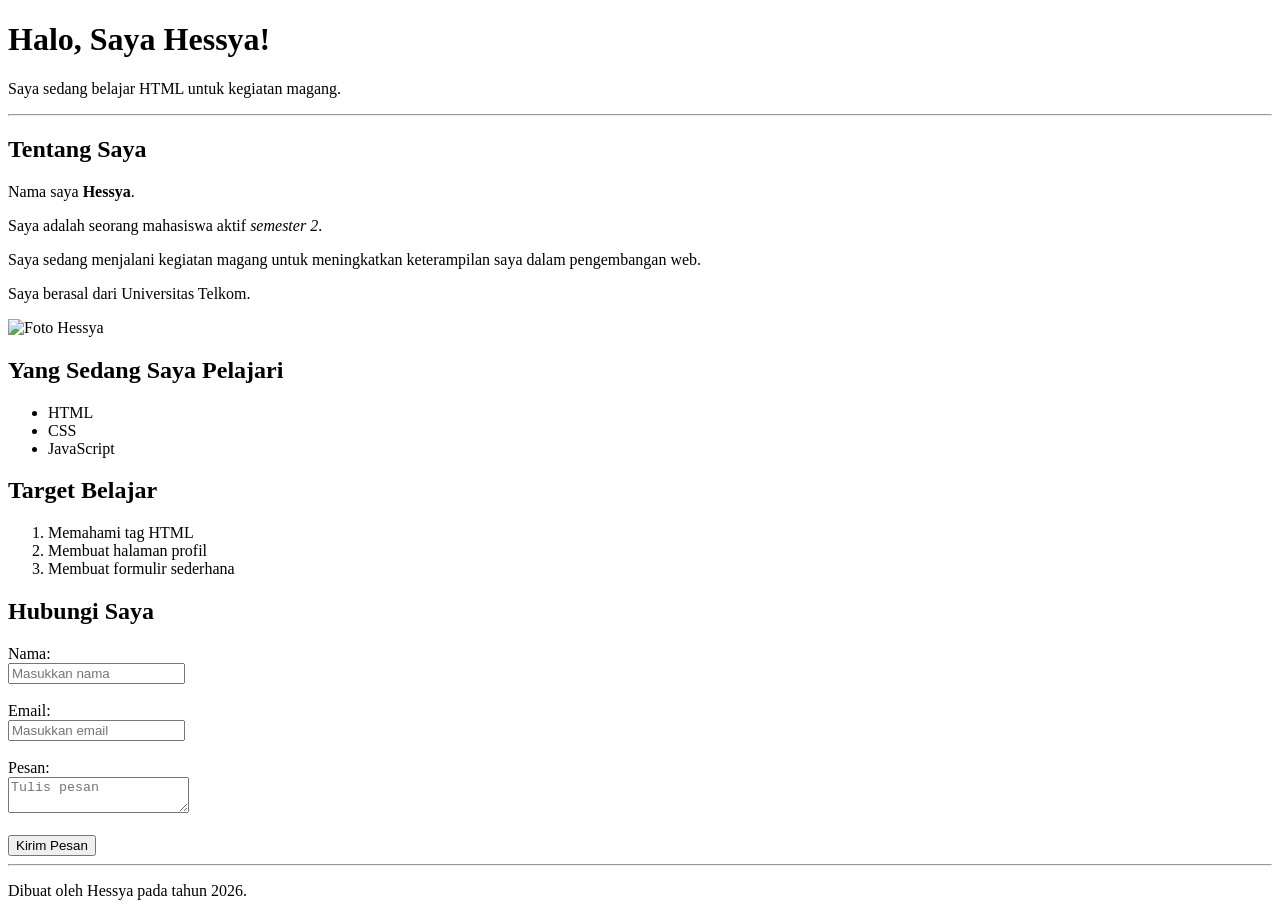
==== index.html @ 54e6fbc8 "Rename b1.html to index.html" ====
<!DOCTYPE html>
<html lang="id">

<head>
    <meta charset="UTF-8">
    <title>Profil Hessya</title>
</head>

<body>

    <header>
        <h1>Halo, Saya Hessya!</h1>
        <p>Saya sedang belajar HTML untuk kegiatan magang.</p>
    </header>

    <hr>

    <main>

        <section>
            <h2>Tentang Saya</h2>

            <p>Nama saya <strong>Hessya</strong>.</p>

            <p>
                Saya adalah seorang mahasiswa aktif
                <em>semester 2</em>.
            </p>

            <p>
                Saya sedang menjalani kegiatan magang untuk meningkatkan
                keterampilan saya dalam pengembangan web.
            </p>

            <p>Saya berasal dari Universitas Telkom.</p>

            <img
                src="https://encrypted-tbn0.gstatic.com/images?q=tbn:ANd9GcQlq3E9vJa4APhiot77Fqob44fYx0Qkh5rizyKOziVnBg&s=10"
                alt="Foto Hessya"
                width="300"
            >
        </section>

        <section>
            <h2>Yang Sedang Saya Pelajari</h2>

            <ul>
                <li>HTML</li>
                <li>CSS</li>
                <li>JavaScript</li>
            </ul>
        </section>

        <section>
            <h2>Target Belajar</h2>

            <ol>
                <li>Memahami tag HTML</li>
                <li>Membuat halaman profil</li>
                <li>Membuat formulir sederhana</li>
            </ol>
        </section>

        <section>
            <h2>Hubungi Saya</h2>

            <form>
                <label for="nama">Nama:</label>
                <br>
                <input
                    type="text"
                    id="nama"
                    name="nama"
                    placeholder="Masukkan nama"
                >

                <br><br>

                <label for="email">Email:</label>
                <br>
                <input
                    type="email"
                    id="email"
                    name="email"
                    placeholder="Masukkan email"
                >

                <br><br>

                <label for="pesan">Pesan:</label>
                <br>
                <textarea
                    id="pesan"
                    name="pesan"
                    placeholder="Tulis pesan"
                ></textarea>

                <br><br>

                <button type="submit">Kirim Pesan</button>
            </form>
        </section>

    </main>

    <hr>

    <footer>
        <p>Dibuat oleh Hessya pada tahun 2026.</p>
    </footer>

</body>

</html>
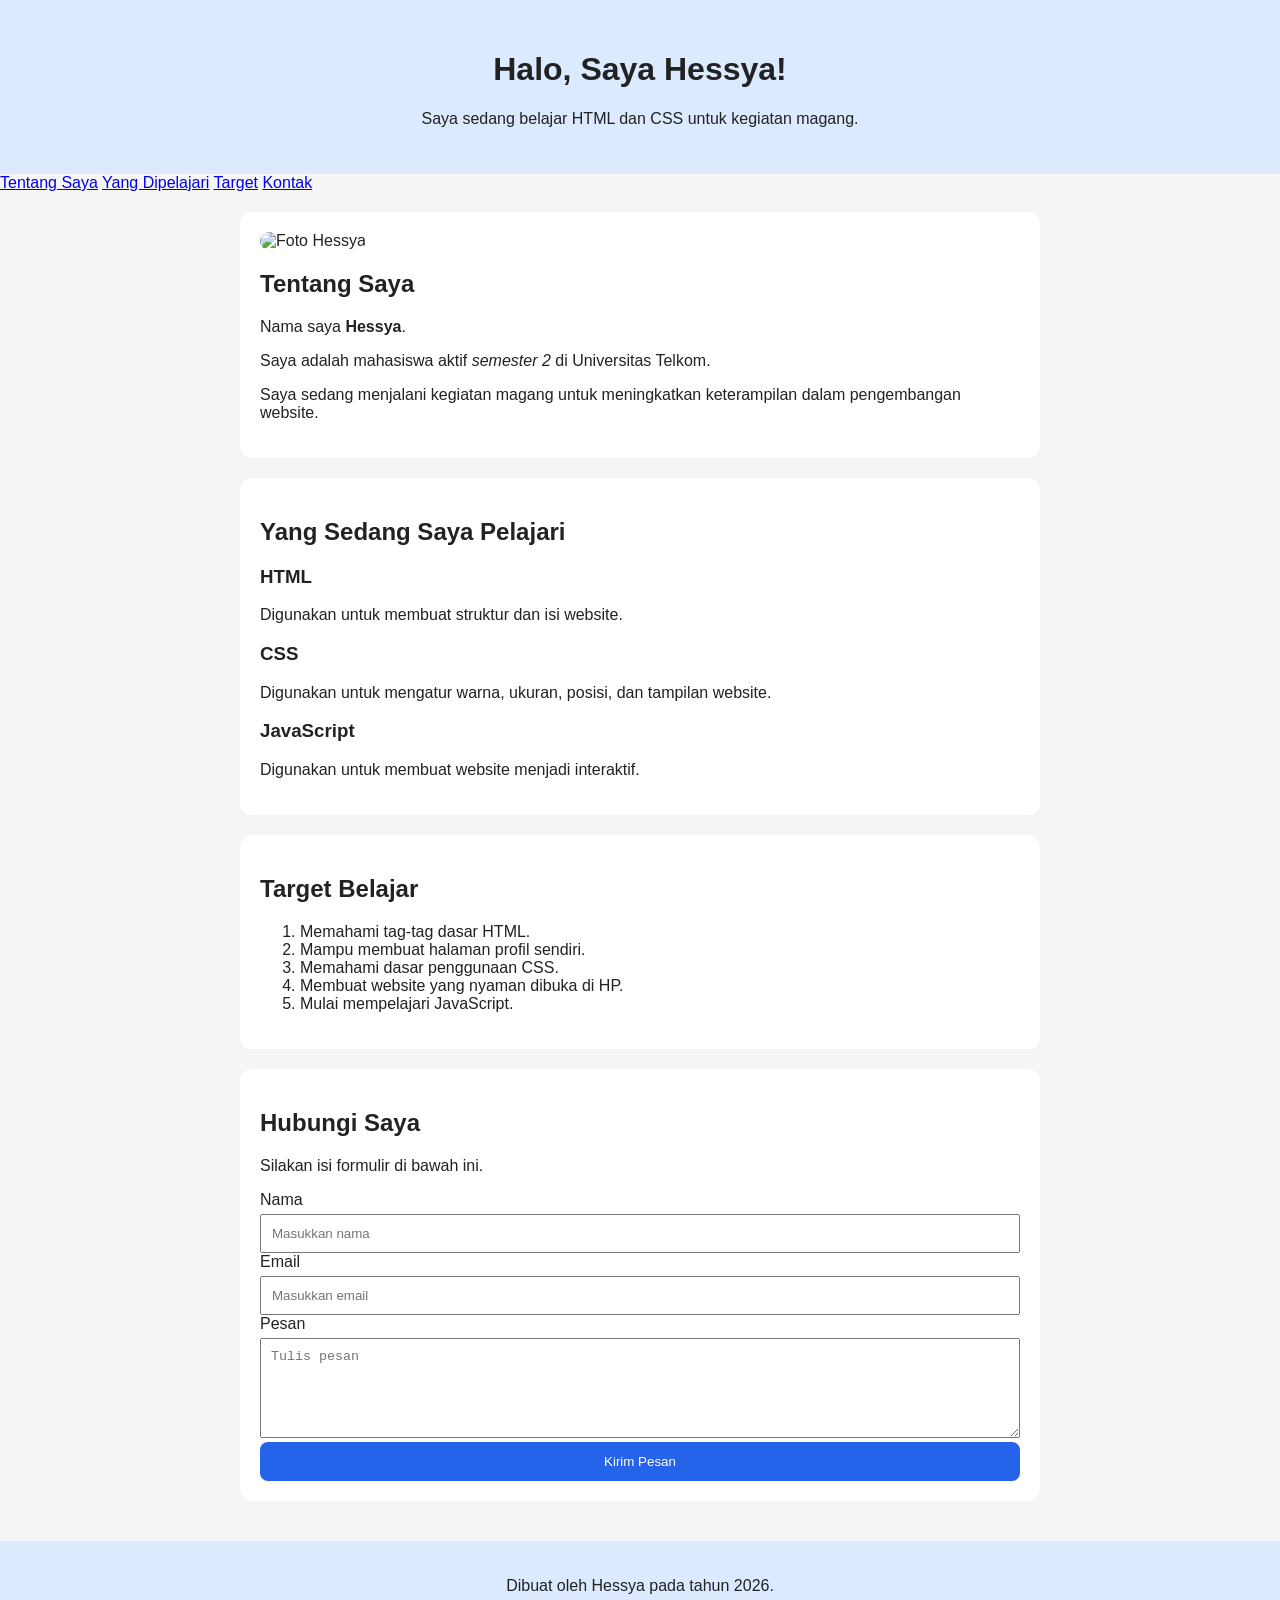
==== commit 949c9a02: "Update index.html" ====
--- a/index.html
+++ b/index.html
@@ -3,110 +3,174 @@
 
 <head>
     <meta charset="UTF-8">
+
+    <meta
+        name="viewport"
+        content="width=device-width, initial-scale=1.0"
+    >
+
     <title>Profil Hessya</title>
+
+    <!-- Menghubungkan HTML dengan CSS -->
+    <link rel="stylesheet" href="style.css">
 </head>
 
 <body>
 
-    <header>
-        <h1>Halo, Saya Hessya!</h1>
-        <p>Saya sedang belajar HTML untuk kegiatan magang.</p>
+    <!-- Bagian paling atas website -->
+    <header class="header">
+        <div class="container">
+            <h1>Halo, Saya Hessya!</h1>
+
+            <p>
+                Saya sedang belajar HTML dan CSS untuk kegiatan magang.
+            </p>
+        </div>
     </header>
 
-    <hr>
+    <!-- Menu navigasi -->
+    <nav class="navbar">
+        <div class="container nav-menu">
+            <a href="#tentang">Tentang Saya</a>
+            <a href="#pelajaran">Yang Dipelajari</a>
+            <a href="#target">Target</a>
+            <a href="#kontak">Kontak</a>
+        </div>
+    </nav>
 
-    <main>
+    <!-- Isi utama website -->
+    <main class="container">
 
-        <section>
-            <h2>Tentang Saya</h2>
+        <!-- Bagian tentang saya -->
+        <section id="tentang" class="card profil">
+            <img
+                src="gambar/foto-saya.jpg"
+                alt="Foto Hessya"
+                class="foto-profil"
+            >
 
-            <p>Nama saya <strong>Hessya</strong>.</p>
+            <div class="profil-teks">
+                <h2>Tentang Saya</h2>
 
-            <p>
-                Saya adalah seorang mahasiswa aktif
-                <em>semester 2</em>.
-            </p>
+                <p>
+                    Nama saya <strong>Hessya</strong>.
+                </p>
 
-            <p>
-                Saya sedang menjalani kegiatan magang untuk meningkatkan
-                keterampilan saya dalam pengembangan web.
-            </p>
+                <p>
+                    Saya adalah mahasiswa aktif
+                    <em>semester 2</em> di Universitas Telkom.
+                </p>
 
-            <p>Saya berasal dari Universitas Telkom.</p>
-
-            <img
-                src="https://encrypted-tbn0.gstatic.com/images?q=tbn:ANd9GcQlq3E9vJa4APhiot77Fqob44fYx0Qkh5rizyKOziVnBg&s=10"
-                alt="Foto Hessya"
-                width="300"
-            >
+                <p>
+                    Saya sedang menjalani kegiatan magang untuk
+                    meningkatkan keterampilan dalam pengembangan website.
+                </p>
+            </div>
         </section>
 
-        <section>
+        <!-- Bagian yang sedang dipelajari -->
+        <section id="pelajaran" class="card">
             <h2>Yang Sedang Saya Pelajari</h2>
 
-            <ul>
-                <li>HTML</li>
-                <li>CSS</li>
-                <li>JavaScript</li>
-            </ul>
+            <div class="daftar-kartu">
+
+                <div class="kartu-kecil">
+                    <h3>HTML</h3>
+                    <p>
+                        Digunakan untuk membuat struktur dan isi website.
+                    </p>
+                </div>
+
+                <div class="kartu-kecil">
+                    <h3>CSS</h3>
+                    <p>
+                        Digunakan untuk mengatur warna, ukuran,
+                        posisi, dan tampilan website.
+                    </p>
+                </div>
+
+                <div class="kartu-kecil">
+                    <h3>JavaScript</h3>
+                    <p>
+                        Digunakan untuk membuat website menjadi interaktif.
+                    </p>
+                </div>
+
+            </div>
         </section>
 
-        <section>
+        <!-- Bagian target belajar -->
+        <section id="target" class="card">
             <h2>Target Belajar</h2>
 
-            <ol>
-                <li>Memahami tag HTML</li>
-                <li>Membuat halaman profil</li>
-                <li>Membuat formulir sederhana</li>
+            <ol class="target-list">
+                <li>Memahami tag-tag dasar HTML.</li>
+                <li>Mampu membuat halaman profil sendiri.</li>
+                <li>Memahami dasar penggunaan CSS.</li>
+                <li>Membuat website yang nyaman dibuka di HP.</li>
+                <li>Mulai mempelajari JavaScript.</li>
             </ol>
         </section>
 
-        <section>
+        <!-- Bagian formulir kontak -->
+        <section id="kontak" class="card">
             <h2>Hubungi Saya</h2>
 
-            <form>
-                <label for="nama">Nama:</label>
-                <br>
-                <input
-                    type="text"
-                    id="nama"
-                    name="nama"
-                    placeholder="Masukkan nama"
-                >
+            <p class="teks-keterangan">
+                Silakan isi formulir di bawah ini.
+            </p>
 
-                <br><br>
+            <form class="form-kontak">
 
-                <label for="email">Email:</label>
-                <br>
-                <input
-                    type="email"
-                    id="email"
-                    name="email"
-                    placeholder="Masukkan email"
-                >
+                <div class="form-group">
+                    <label for="nama">Nama</label>
 
-                <br><br>
+                    <input
+                        type="text"
+                        id="nama"
+                        name="nama"
+                        placeholder="Masukkan nama"
+                        required
+                    >
+                </div>
 
-                <label for="pesan">Pesan:</label>
-                <br>
-                <textarea
-                    id="pesan"
-                    name="pesan"
-                    placeholder="Tulis pesan"
-                ></textarea>
+                <div class="form-group">
+                    <label for="email">Email</label>
 
-                <br><br>
+                    <input
+                        type="email"
+                        id="email"
+                        name="email"
+                        placeholder="Masukkan email"
+                        required
+                    >
+                </div>
 
-                <button type="submit">Kirim Pesan</button>
+                <div class="form-group">
+                    <label for="pesan">Pesan</label>
+
+                    <textarea
+                        id="pesan"
+                        name="pesan"
+                        placeholder="Tulis pesan"
+                        required
+                    ></textarea>
+                </div>
+
+                <button type="submit">
+                    Kirim Pesan
+                </button>
+
             </form>
         </section>
 
     </main>
 
-    <hr>
-
-    <footer>
-        <p>Dibuat oleh Hessya pada tahun 2026.</p>
+    <!-- Bagian paling bawah website -->
+    <footer class="footer">
+        <p>
+            Dibuat oleh Hessya pada tahun 2026.
+        </p>
     </footer>
 
 </body>
--- a/style.css
+++ b/style.css
@@ -0,0 +1,63 @@
+body {
+    font-family: Arial, sans-serif;
+    margin: 0;
+    background-color: #f5f5f5;
+    color: #222222;
+}
+
+header {
+    background-color: #dbeafe;
+    text-align: center;
+    padding: 30px;
+}
+
+main {
+    max-width: 800px;
+    margin: auto;
+    padding: 20px;
+}
+
+section {
+    background-color: white;
+    padding: 20px;
+    margin-bottom: 20px;
+    border-radius: 12px;
+}
+
+img {
+    max-width: 100%;
+    height: auto;
+    border-radius: 12px;
+}
+
+input,
+textarea {
+    width: 100%;
+    padding: 10px;
+    margin-top: 5px;
+    box-sizing: border-box;
+}
+
+textarea {
+    min-height: 100px;
+}
+
+button {
+    width: 100%;
+    padding: 12px;
+    background-color: #2563eb;
+    color: white;
+    border: none;
+    border-radius: 8px;
+    cursor: pointer;
+}
+
+button:hover {
+    background-color: #1d4ed8;
+}
+
+footer {
+    background-color: #dbeafe;
+    text-align: center;
+    padding: 20px;
+}
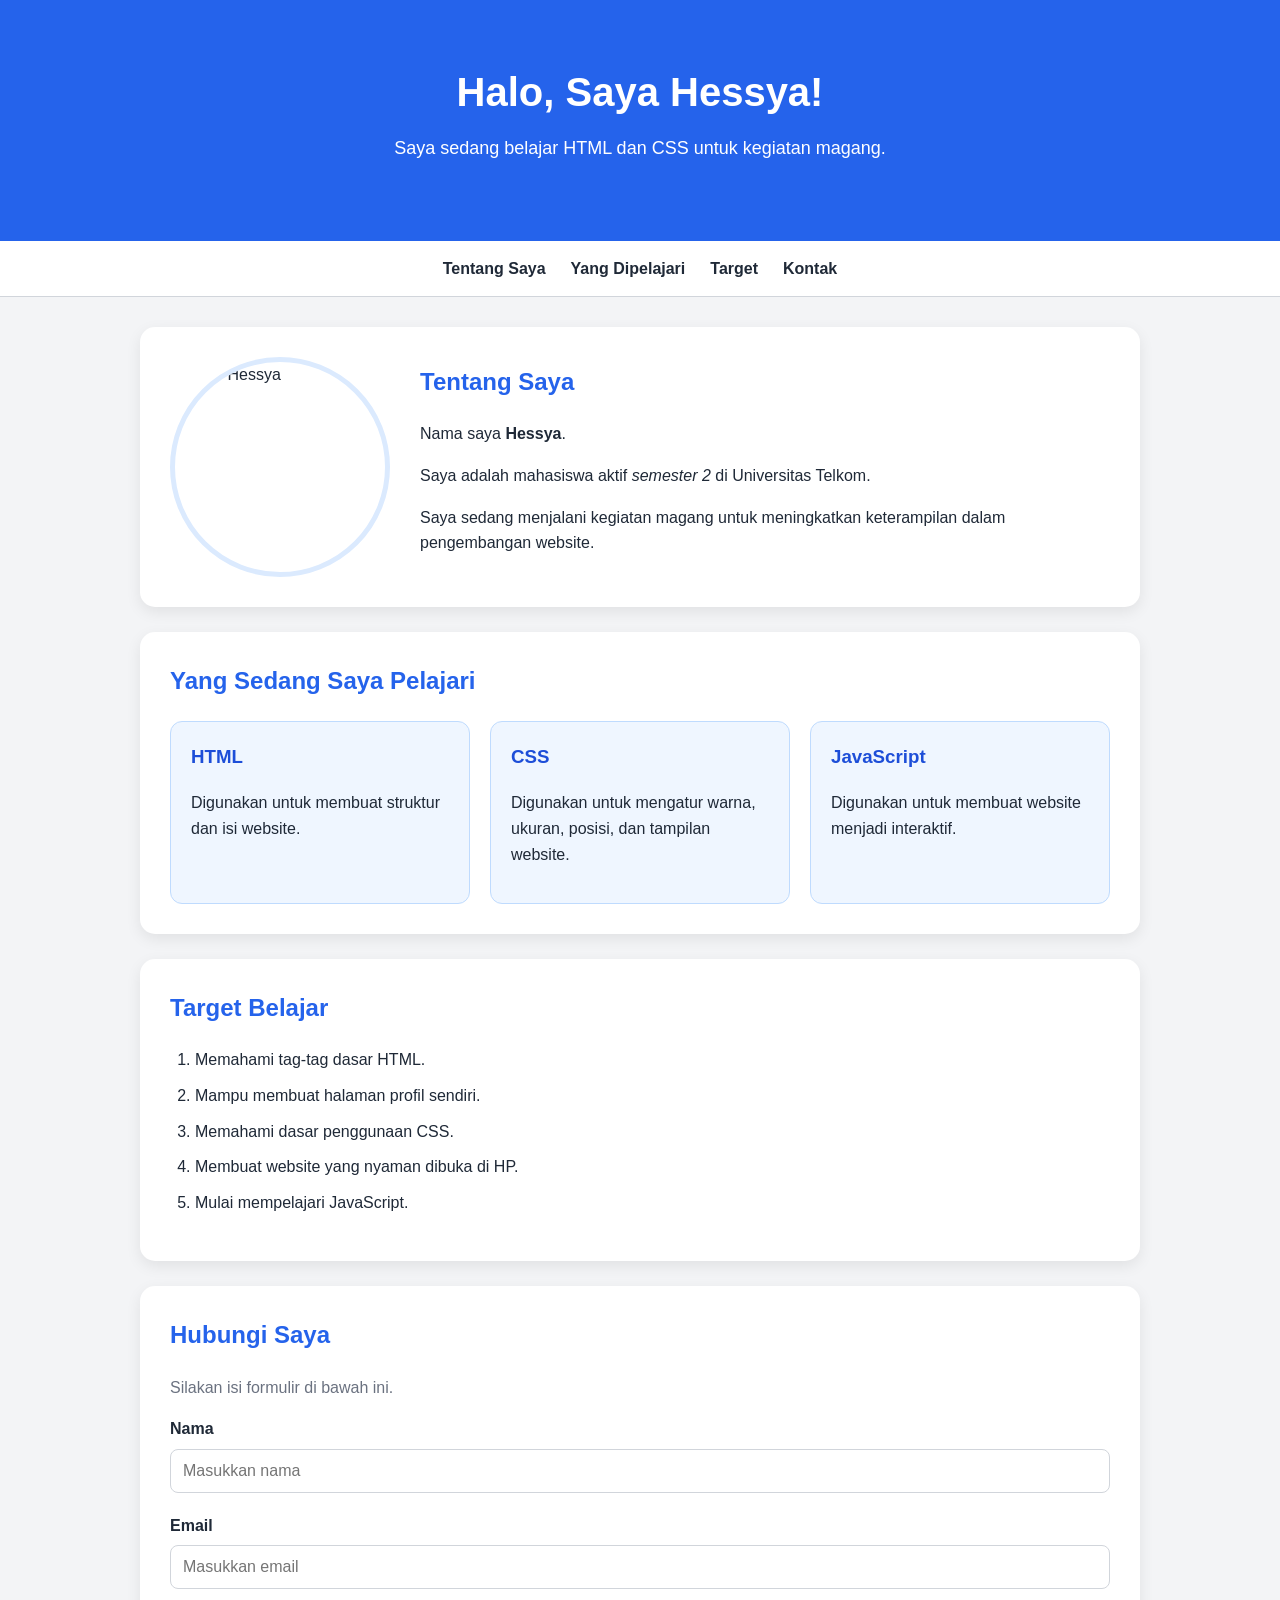
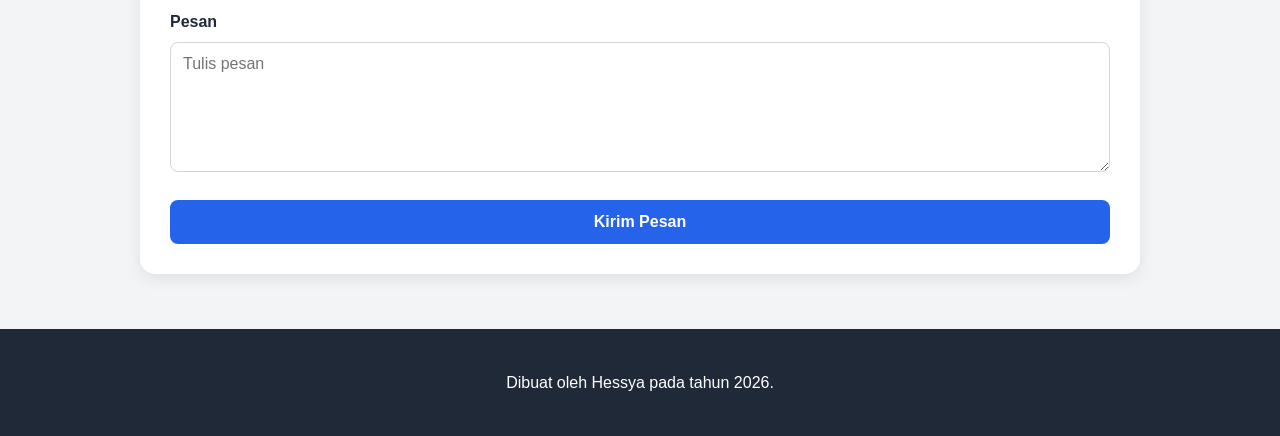
==== commit 31c70dd4: "Update index.html" ====
--- a/index.html
+++ b/index.html
@@ -11,13 +11,13 @@
 
     <title>Profil Hessya</title>
 
-    <!-- Menghubungkan HTML dengan CSS -->
+    
     <link rel="stylesheet" href="style.css">
 </head>
 
 <body>
 
-    <!-- Bagian paling atas website -->
+   
     <header class="header">
         <div class="container">
             <h1>Halo, Saya Hessya!</h1>
@@ -28,7 +28,7 @@
         </div>
     </header>
 
-    <!-- Menu navigasi -->
+    
     <nav class="navbar">
         <div class="container nav-menu">
             <a href="#tentang">Tentang Saya</a>
@@ -38,13 +38,13 @@
         </div>
     </nav>
 
-    <!-- Isi utama website -->
+    
     <main class="container">
 
-        <!-- Bagian tentang saya -->
+       
         <section id="tentang" class="card profil">
             <img
-                src="gambar/foto-saya.jpg"
+                src="foto-saya.jpg"
                 alt="Foto Hessya"
                 class="foto-profil"
             >
@@ -68,7 +68,7 @@
             </div>
         </section>
 
-        <!-- Bagian yang sedang dipelajari -->
+       
         <section id="pelajaran" class="card">
             <h2>Yang Sedang Saya Pelajari</h2>
 
@@ -99,7 +99,7 @@
             </div>
         </section>
 
-        <!-- Bagian target belajar -->
+        
         <section id="target" class="card">
             <h2>Target Belajar</h2>
 
@@ -112,7 +112,7 @@
             </ol>
         </section>
 
-        <!-- Bagian formulir kontak -->
+   
         <section id="kontak" class="card">
             <h2>Hubungi Saya</h2>
 
@@ -166,7 +166,7 @@
 
     </main>
 
-    <!-- Bagian paling bawah website -->
+    
     <footer class="footer">
         <p>
             Dibuat oleh Hessya pada tahun 2026.
--- a/style.css
+++ b/style.css
@@ -1,54 +1,182 @@
+/* Mengatur semua elemen agar lebih mudah ditata */
+* {
+    box-sizing: border-box;
+    scroll-behavior: smooth;
+}
+
+/* Tampilan dasar halaman */
 body {
-    font-family: Arial, sans-serif;
     margin: 0;
-    background-color: #f5f5f5;
-    color: #222222;
-}
-
-header {
-    background-color: #dbeafe;
+    font-family: Arial, Helvetica, sans-serif;
+    background-color: #f3f4f6;
+    color: #1f2937;
+    line-height: 1.6;
+}
+
+/* Pembungkus agar isi berada di tengah */
+.container {
+    width: 90%;
+    max-width: 1000px;
+    margin: auto;
+}
+
+/* Bagian header */
+.header {
+    background-color: #2563eb;
+    color: white;
     text-align: center;
+    padding: 60px 20px;
+}
+
+.header h1 {
+    margin: 0;
+    font-size: 40px;
+}
+
+.header p {
+    margin-top: 10px;
+    font-size: 18px;
+}
+
+/* Menu navigasi */
+.navbar {
+    background-color: white;
+    border-bottom: 1px solid #d1d5db;
+    position: sticky;
+    top: 0;
+    z-index: 10;
+}
+
+.nav-menu {
+    display: flex;
+    justify-content: center;
+    gap: 25px;
+    padding: 15px;
+}
+
+.nav-menu a {
+    color: #1f2937;
+    text-decoration: none;
+    font-weight: bold;
+}
+
+.nav-menu a:hover {
+    color: #2563eb;
+}
+
+/* Isi utama */
+main {
+    padding-top: 30px;
+    padding-bottom: 30px;
+}
+
+/* Kotak setiap bagian */
+.card {
+    background-color: white;
     padding: 30px;
-}
-
-main {
-    max-width: 800px;
-    margin: auto;
+    margin-bottom: 25px;
+    border-radius: 15px;
+    box-shadow: 0 5px 15px rgba(0, 0, 0, 0.08);
+}
+
+.card h2 {
+    margin-top: 0;
+    color: #2563eb;
+}
+
+/* Bagian profil */
+.profil {
+    display: flex;
+    align-items: center;
+    gap: 30px;
+}
+
+.foto-profil {
+    width: 220px;
+    height: 220px;
+    object-fit: cover;
+    border-radius: 50%;
+    border: 5px solid #dbeafe;
+}
+
+.profil-teks {
+    flex: 1;
+}
+
+/* Bagian kartu materi */
+.daftar-kartu {
+    display: flex;
+    gap: 20px;
+}
+
+.kartu-kecil {
+    flex: 1;
+    background-color: #eff6ff;
     padding: 20px;
-}
-
-section {
-    background-color: white;
-    padding: 20px;
+    border-radius: 12px;
+    border: 1px solid #bfdbfe;
+}
+
+.kartu-kecil h3 {
+    margin-top: 0;
+    color: #1d4ed8;
+}
+
+/* Daftar target */
+.target-list {
+    padding-left: 25px;
+}
+
+.target-list li {
+    margin-bottom: 10px;
+}
+
+/* Formulir */
+.teks-keterangan {
+    color: #6b7280;
+}
+
+.form-group {
     margin-bottom: 20px;
-    border-radius: 12px;
-}
-
-img {
-    max-width: 100%;
-    height: auto;
-    border-radius: 12px;
-}
-
-input,
-textarea {
+}
+
+.form-group label {
+    display: block;
+    margin-bottom: 7px;
+    font-weight: bold;
+}
+
+.form-group input,
+.form-group textarea {
     width: 100%;
-    padding: 10px;
-    margin-top: 5px;
-    box-sizing: border-box;
-}
-
-textarea {
-    min-height: 100px;
-}
-
+    padding: 12px;
+    border: 1px solid #d1d5db;
+    border-radius: 8px;
+    font-family: inherit;
+    font-size: 16px;
+}
+
+.form-group input:focus,
+.form-group textarea:focus {
+    outline: none;
+    border-color: #2563eb;
+}
+
+.form-group textarea {
+    min-height: 130px;
+    resize: vertical;
+}
+
+/* Tombol */
 button {
     width: 100%;
-    padding: 12px;
+    padding: 13px;
     background-color: #2563eb;
     color: white;
     border: none;
     border-radius: 8px;
+    font-size: 16px;
+    font-weight: bold;
     cursor: pointer;
 }
 
@@ -56,8 +184,45 @@
     background-color: #1d4ed8;
 }
 
-footer {
-    background-color: #dbeafe;
+/* Footer */
+.footer {
+    background-color: #1f2937;
+    color: white;
     text-align: center;
-    padding: 20px;
-}+    padding: 25px;
+}
+
+/* Mengatur tampilan saat dibuka di HP */
+@media screen and (max-width: 700px) {
+
+    .header {
+        padding: 40px 20px;
+    }
+
+    .header h1 {
+        font-size: 30px;
+    }
+
+    .nav-menu {
+        flex-wrap: wrap;
+        gap: 12px;
+    }
+
+    .profil {
+        flex-direction: column;
+        text-align: center;
+    }
+
+    .foto-profil {
+        width: 180px;
+        height: 180px;
+    }
+
+    .daftar-kartu {
+        flex-direction: column;
+    }
+
+    .card {
+        padding: 20px;
+    }
+}
